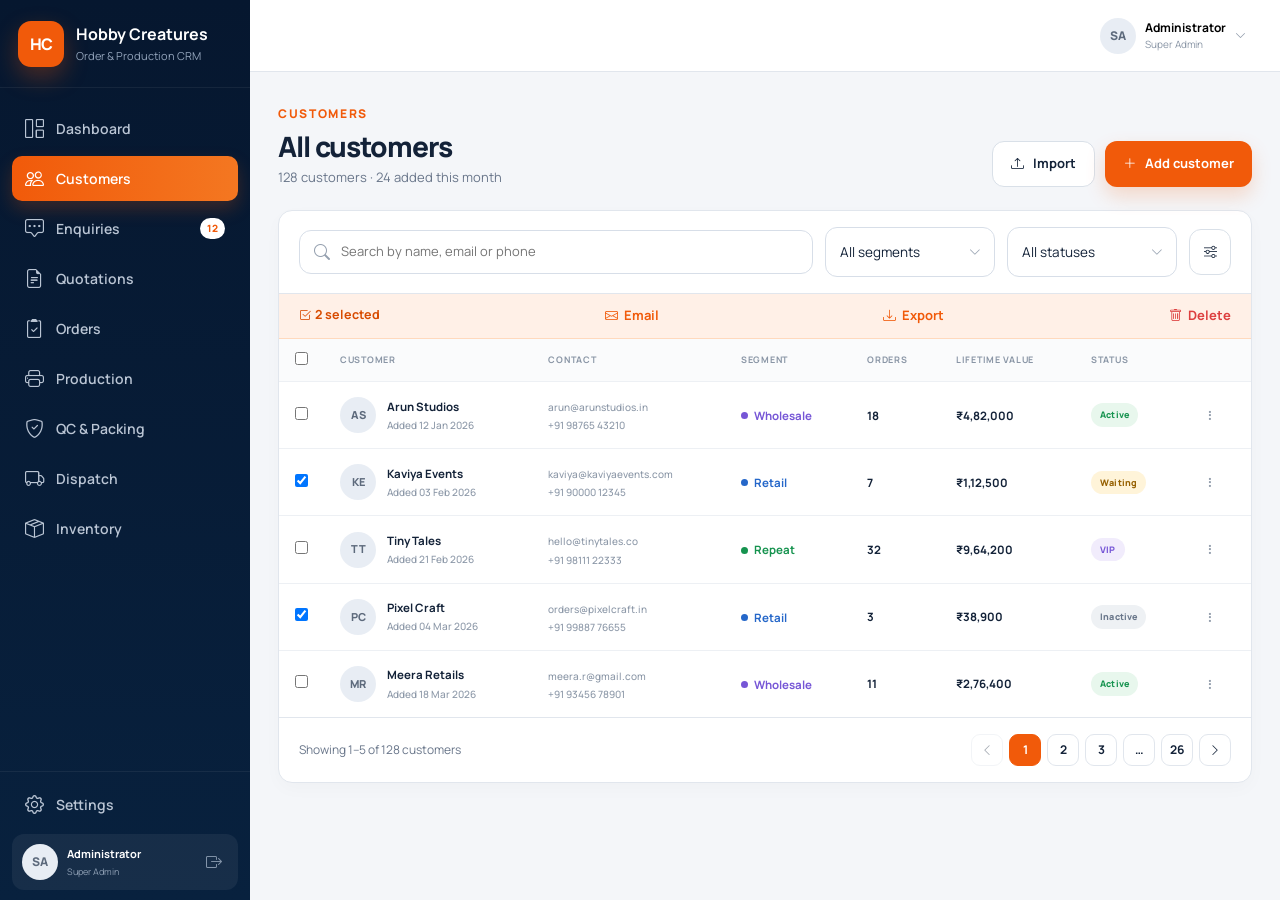
==== customer-list.html @ f737b773 "Add files via upload" ====
<!doctype html>
<html lang="en">
<head>
<meta charset="utf-8">
<meta name="viewport" content="width=device-width,initial-scale=1">
<title>Hobby Creatures CRM — Customers</title>
<link href="https://fonts.googleapis.com/css2?family=Manrope:wght@400;500;600;700;800&display=swap" rel="stylesheet">
<link href="https://cdn.jsdelivr.net/npm/bootstrap@5.3.3/dist/css/bootstrap.min.css" rel="stylesheet">
<link href="https://cdn.jsdelivr.net/npm/bootstrap-icons@1.11.3/font/bootstrap-icons.css" rel="stylesheet">
<style>
/* ============================================================
   HOBBY CREATURES CRM — BASE STYLES
   Section 1 = your existing tokens & app shell (unchanged)
   Section 2 = new reusable component classes (buttons, forms, badges)
   ============================================================ */

:root{
  --orange:#f15a0a;--orange-dark:#d84b00;--orange-soft:#fff0e7;
  --navy:#071b36;--navy-2:#0d294a;--ink:#132238;--slate:#69768a;
  --surface:#f4f6f9;--border:#e1e6ed;
  --green:#16934f;--green-soft:#e8f7ed;
  --amber:#d78b00;--amber-soft:#fff4d9;
  --red:#dd3f3f;--red-soft:#fdeaea;
  --blue:#2567c9;--blue-soft:#eaf1fc;
  --purple:#7656d6;--purple-soft:#f1ecfc;
  --grey-soft:#eef1f4;
  --radius:14px;
}
*{box-sizing:border-box}
html,body{margin:0;min-height:100%;font-family:Manrope,system-ui,sans-serif;color:var(--ink);background:var(--surface)}
button,input,select,textarea{font:inherit}
button,a{transition:.18s ease}
button:focus-visible,a:focus-visible,input:focus-visible,select:focus-visible,textarea:focus-visible{outline:3px solid rgba(241,90,10,.2);outline-offset:2px}

/* ---------- login shell (reused by reset-password) ---------- */
.login-view{min-height:100vh;display:grid;grid-template-columns:1.04fr .96fr}
.login-brand-panel{background:linear-gradient(150deg,#06172f 0%,#0a2241 72%,#102f55 100%);color:#fff;padding:46px clamp(35px,6vw,92px);display:flex;flex-direction:column;justify-content:space-between;position:relative;overflow:hidden}
.login-brand-panel:after{content:"";position:absolute;width:560px;height:560px;border-radius:50%;border:1px solid rgba(255,255,255,.05);right:-270px;bottom:-300px;box-shadow:0 0 0 80px rgba(255,255,255,.018),0 0 0 160px rgba(255,255,255,.012)}
.brand{display:flex;align-items:center;gap:12px}
.brand-mark{width:46px;height:46px;border-radius:13px;background:var(--orange);color:#fff;display:grid;place-items:center;font-weight:800;letter-spacing:-1px;box-shadow:0 10px 25px rgba(241,90,10,.3)}
.brand b,.brand small{display:block}
.brand b{font-size:16px}
.brand small{font-size:11px;color:#8796aa;margin-top:2px}
.brand-light small{color:#93a4bb}
.login-message{max-width:630px;position:relative;z-index:1}
.section-label{font-size:12px;font-weight:800;letter-spacing:.14em;color:var(--orange)}
.login-message h1{font-size:clamp(40px,4.6vw,60px);line-height:1.05;letter-spacing:-.045em;margin:20px 0 25px;font-weight:800}
.login-message h1 em{font-style:normal;color:var(--orange)}
.login-message p{font-size:16px;line-height:1.7;color:#b8c5d7;max-width:520px}
.flow{display:flex;align-items:center;gap:12px;margin-top:42px;font-size:12px;font-weight:700;color:#d7e0eb}
.flow i{width:38px;height:1px;background:var(--orange)}
.managed{font-size:12px;color:#8394a9;display:flex;gap:10px;align-items:center;position:relative;z-index:1}
.managed i{color:var(--orange)}
.login-form-panel{background:#fff;display:grid;place-items:center;padding:48px}
.login-card{width:min(420px,100%)}
.login-card h2{font-size:28px;letter-spacing:-.04em;margin:10px 0 7px;font-weight:800}
.login-card>p{color:var(--slate);margin:0 0 28px;line-height:1.6}
.mobile-brand{display:none}
.login-help{display:block;text-align:center;color:#909bab;margin-top:21px;font-size:12.5px}

/* ---------- app shell (sidebar / topbar / workspace) ---------- */
.app-view{min-height:100vh;display:flex}
.sidebar{width:250px;flex:0 0 250px;background:linear-gradient(180deg,#06172f,#08213e);color:#fff;height:100vh;position:sticky;top:0;display:flex;flex-direction:column;z-index:30}
.sidebar-brand{height:88px;padding:0 18px;display:flex;align-items:center;border-bottom:1px solid rgba(255,255,255,.06)}
.main-nav{padding:18px 12px;display:flex;flex-direction:column;gap:5px;overflow:auto}
.main-nav a,.sidebar-footer>a{color:#bac5d4;text-decoration:none;display:flex;align-items:center;gap:12px;min-height:45px;padding:0 13px;border-radius:10px;font-size:14px;font-weight:600}
.main-nav a i,.sidebar-footer>a i{font-size:19px}
.main-nav a:hover,.sidebar-footer>a:hover{color:white;background:rgba(255,255,255,.06)}
.main-nav a.active{background:linear-gradient(90deg,var(--orange),#f47721);color:#fff;box-shadow:0 8px 18px rgba(241,90,10,.22)}
.main-nav a b{margin-left:auto;background:#fff;color:var(--orange);border-radius:20px;font-size:10px;padding:3px 7px}
.sidebar-footer{margin-top:auto;border-top:1px solid rgba(255,255,255,.06);padding:10px 12px}
.user-card{margin-top:7px;background:rgba(255,255,255,.06);border-radius:12px;padding:10px;display:flex;align-items:center;gap:9px}
.avatar{width:36px;height:36px;border-radius:50%;display:grid;place-items:center;background:#e8edf4;color:#5d6a7c;font-size:12px;font-weight:800;flex:0 0 auto}
.user-card>span:nth-child(2){min-width:0;flex:1}
.user-card strong,.user-card small{display:block;white-space:nowrap;overflow:hidden;text-overflow:ellipsis}
.user-card strong{font-size:11px}
.user-card small{font-size:9px;color:#8fa0b5;margin-top:2px}
.user-card button,.nav-close{border:0;background:transparent;color:#8495aa;cursor:pointer}
.nav-close{display:none;margin-left:auto}
.sidebar-overlay{display:none}
.app-main{flex:1;min-width:0}
.topbar{height:72px;background:#fff;border-bottom:1px solid var(--border);display:flex;align-items:center;padding:0 28px;position:sticky;top:0;z-index:20}
.search-box{width:min(470px,50vw);min-height:42px;background:#f6f8fa;border:1px solid #edf0f4;border-radius:11px;display:flex;align-items:center;gap:10px;padding:0 12px;color:#8c98a8}
.search-box input{border:0;outline:0;background:transparent;flex:1;min-width:40px;font-size:13px}
.search-box kbd{background:#fff;border:1px solid #dce2e9;border-radius:5px;padding:2px 6px;font-size:10px}
.topbar-actions{margin-left:auto;display:flex;align-items:center;gap:12px}
.top-icon{width:41px;height:41px;border:0;border-radius:10px;background:#f5f7f9;color:#687588;cursor:pointer;display:inline-flex;align-items:center;justify-content:center}
.notification{position:relative}
.notification span{position:absolute;width:7px;height:7px;border-radius:50%;background:var(--orange);right:9px;top:8px;border:1px solid #fff}
.profile{border:0;background:transparent;display:flex;align-items:center;gap:9px;cursor:pointer}
.profile>span:nth-child(2){text-align:left}
.profile strong,.profile small{display:block}
.profile strong{font-size:12px}
.profile small{font-size:10px;color:#8995a5}
.profile>i{font-size:11px;color:#8b96a6}
.mobile-menu{display:none}
.workspace{padding:28px;max-width:1580px;margin:auto}
.page-heading{display:flex;align-items:flex-end;justify-content:space-between;margin-bottom:23px;gap:16px;flex-wrap:wrap}
.page-heading h1{font-size:28px;font-weight:800;letter-spacing:-.04em;margin:6px 0 4px}
.page-heading p{color:var(--slate);font-size:13px;margin:0}
.page-heading-actions{display:flex;gap:10px;align-items:center}

/* ---------- cards / tables (existing) ---------- */
.content-card{background:#fff;border:1px solid var(--border);border-radius:var(--radius);overflow:hidden;box-shadow:0 6px 18px rgba(15,35,60,.025)}
.card-heading{padding:17px 20px;border-bottom:1px solid var(--border);display:flex;align-items:center;justify-content:space-between;gap:12px;flex-wrap:wrap}
.card-heading h2{font-size:16px;font-weight:800;margin:0}
.card-heading p{font-size:11px;color:var(--slate);margin:4px 0 0}
.order-table,.customer-table{width:100%;border-collapse:collapse}
.order-table th,.customer-table th{padding:13px 16px;background:#fafbfc;color:#8995a5;font-size:9px;letter-spacing:.08em;white-space:nowrap;text-align:left;font-weight:700}
.order-table td,.customer-table td{padding:15px 16px;border-top:1px solid #edf0f4;font-size:11.5px;white-space:nowrap;vertical-align:middle}
.order-table td strong,.customer-table td strong,.order-table td small,.customer-table td small{display:block}
.order-table td small,.customer-table td small{color:#8b97a7;margin-top:3px;font-weight:500}
.stage-dot{display:inline-block;width:7px;height:7px;border-radius:50%;margin-right:7px}
.stage-dot.orange{background:var(--orange)}
.stage-dot.blue{background:var(--blue)}
.stage-dot.amber{background:var(--amber)}
.stage-dot.purple{background:var(--purple)}
.row-menu{border:0;background:transparent;color:#8e99a8;cursor:pointer}

/* ============================================================
   SECTION 2 — NEW REUSABLE COMPONENTS
   ============================================================ */

/* ---------- 2.1 BUTTONS ---------- */
.btn-primary-app,.btn-secondary-app,.btn-outline-app,.btn-danger-app,.btn-success-app,.btn-danger-outline-app{
  border:0;border-radius:12px;min-height:46px;padding:0 18px;font-weight:700;font-size:13px;
  display:inline-flex;align-items:center;justify-content:center;gap:9px;cursor:pointer;white-space:nowrap;
}
.btn-primary-app{background:var(--orange);color:#fff;box-shadow:0 9px 20px rgba(241,90,10,.2)}
.btn-primary-app:hover{background:var(--orange-dark);transform:translateY(-1px)}
.btn-secondary-app{background:#fff;color:var(--ink);border:1px solid #d9e0e8}
.btn-secondary-app:hover{border-color:#c3ccd6;background:#fafbfc}
.btn-outline-app{background:transparent;color:var(--orange);border:1.5px solid var(--orange)}
.btn-outline-app:hover{background:var(--orange-soft)}
.btn-danger-app{background:var(--red);color:#fff;box-shadow:0 9px 20px rgba(221,63,63,.2)}
.btn-danger-app:hover{background:#c22f2f}
.btn-danger-outline-app{background:transparent;color:var(--red);border:1.5px solid var(--red)}
.btn-danger-outline-app:hover{background:var(--red-soft)}
.btn-success-app{background:var(--green);color:#fff;box-shadow:0 9px 20px rgba(22,147,79,.2)}
.btn-success-app:hover{background:#127a41}
.btn-ghost-app{border:0;background:transparent;color:var(--orange);font-weight:700;font-size:13px;display:inline-flex;align-items:center;gap:6px;cursor:pointer;padding:0}
.btn-ghost-app:hover{color:var(--orange-dark)}
.btn-ghost-app.danger{color:var(--red)}
.btn-ghost-app.danger:hover{color:#c22f2f}

/* sizes */
.btn-lg{min-height:52px;padding:0 24px;font-size:14px;border-radius:12px}
.btn-sm{min-height:36px;padding:0 14px;font-size:12px;border-radius:10px}

/* icon-only */
.btn-icon-app{width:42px;height:42px;padding:0;border-radius:12px}
.btn-icon-app.btn-sm{width:34px;height:34px;border-radius:10px;font-size:13px}
.btn-icon-app.btn-lg{width:50px;height:50px;border-radius:13px}

/* full width */
.btn-block{width:100%}

/* disabled */
.btn-primary-app:disabled,.btn-secondary-app:disabled,.btn-outline-app:disabled,.btn-danger-app:disabled,
.btn-success-app:disabled,.btn-danger-outline-app:disabled,.btn-ghost-app:disabled{
  opacity:.5;cursor:not-allowed;box-shadow:none;transform:none;pointer-events:none;
}

/* loading */
.is-loading{color:transparent!important;position:relative;pointer-events:none}
.is-loading:after{
  content:"";position:absolute;width:16px;height:16px;border-radius:50%;
  border:2.2px solid rgba(255,255,255,.45);border-top-color:#fff;animation:btn-spin .6s linear infinite;
}
.btn-secondary-app.is-loading:after,.btn-outline-app.is-loading:after{border:2.2px solid rgba(241,90,10,.25);border-top-color:var(--orange)}
@keyframes btn-spin{to{transform:rotate(360deg)}}

/* ---------- 2.2 FORM CONTROLS ---------- */
.form-group{margin:0 0 18px}
.form-group>label{display:block;font-size:12.5px;font-weight:700;margin-bottom:8px}
.required{color:var(--red);margin-left:2px}

.input-shell{border:1px solid #d7dee8;border-radius:12px;display:flex;align-items:center;min-height:50px;padding:0 14px;gap:11px;color:#95a0af;background:#fff}
.input-shell:focus-within{border-color:var(--orange);box-shadow:0 0 0 3px rgba(241,90,10,.08)}
.input-shell input{border:0;outline:0;flex:1;min-width:0;color:var(--ink);background:transparent;font-size:13.5px}
.input-shell i{font-size:15px}
.input-shell button{border:0;background:transparent;color:#8b96a6;padding:6px;cursor:pointer;display:flex}

.input-shell.textarea-shell{align-items:flex-start;padding:12px 14px;min-height:auto}
.input-shell.textarea-shell textarea{border:0;outline:0;resize:vertical;width:100%;min-height:88px;color:var(--ink);background:transparent;font:inherit;font-size:13.5px;line-height:1.6}

.input-shell.has-error{border-color:var(--red)}
.input-shell.has-error:focus-within{box-shadow:0 0 0 3px rgba(221,63,63,.1)}
.input-shell.has-success{border-color:var(--green)}

.field-hint{font-size:11.5px;color:var(--slate);margin-top:6px}
.field-error-text{font-size:11.5px;color:var(--red);margin-top:6px;display:flex;align-items:center;gap:5px;font-weight:600}

.select-shell{position:relative}
.select-shell select{appearance:none;-webkit-appearance:none;width:100%;border:1px solid #d7dee8;border-radius:12px;
  min-height:50px;padding:0 38px 0 14px;font:inherit;font-size:13.5px;color:var(--ink);background:#fff;cursor:pointer}
.select-shell select:focus{outline:0;border-color:var(--orange);box-shadow:0 0 0 3px rgba(241,90,10,.08)}
.select-shell i{position:absolute;right:14px;top:50%;transform:translateY(-50%);color:#95a0af;pointer-events:none;font-size:12px}

.check-row{display:flex;align-items:center;gap:9px;font-size:13px;color:var(--ink);cursor:pointer}
.check-row input{accent-color:var(--orange);width:17px;height:17px}

.toggle{display:inline-flex;align-items:center;gap:10px;cursor:pointer}
.toggle input{display:none}
.toggle .track{width:40px;height:22px;border-radius:20px;background:#dfe3e8;position:relative;transition:.18s;flex:0 0 auto}
.toggle .track:before{content:"";position:absolute;width:16px;height:16px;border-radius:50%;background:#fff;top:3px;left:3px;transition:.18s;box-shadow:0 1px 3px rgba(0,0,0,.25)}
.toggle input:checked+.track{background:var(--orange)}
.toggle input:checked+.track:before{left:21px}
.toggle .toggle-label{font-size:13px;color:var(--ink);font-weight:600}

.pill-group{display:flex;gap:8px;flex-wrap:wrap}
.pill-option input{display:none}
.pill-option span{display:inline-flex;padding:9px 16px;border-radius:20px;border:1.5px solid #d9e0e8;font-size:12.5px;font-weight:700;color:var(--slate);cursor:pointer}
.pill-option input:checked+span{border-color:var(--orange);color:var(--orange-dark);background:var(--orange-soft)}

.chip-list{display:flex;flex-wrap:wrap;gap:8px}
.chip{display:inline-flex;align-items:center;gap:6px;background:var(--orange-soft);color:var(--orange-dark);font-size:11.5px;font-weight:700;padding:6px 6px 6px 11px;border-radius:20px}
.chip button{border:0;background:transparent;color:var(--orange-dark);display:flex;padding:2px;cursor:pointer}

.search-field{border:1px solid #d7dee8;border-radius:12px;min-height:44px;display:flex;align-items:center;gap:9px;padding:0 14px;background:#fff}
.search-field input{border:0;outline:0;flex:1;font:inherit;font-size:13px;background:transparent}
.search-field i{color:#95a0af}
.search-field .clear{border:0;background:transparent;color:#a8b2bf;cursor:pointer;display:none}
.search-field.has-value .clear{display:flex}

/* ---------- 2.3 STATUS BADGES ---------- */
.status{display:inline-block;padding:5px 9px;border-radius:20px;font-size:9px;font-weight:800;letter-spacing:.02em}
.status.red{color:var(--red);background:var(--red-soft)}
.status.amber{color:#966000;background:var(--amber-soft)}
.status.green{color:var(--green);background:var(--green-soft)}
.status.blue{color:var(--blue);background:var(--blue-soft)}
.status.purple{color:var(--purple);background:var(--purple-soft)}
.status.grey{color:var(--slate);background:var(--grey-soft)}

.status-outline{display:inline-flex;align-items:center;padding:5px 10px;border-radius:20px;font-size:9px;font-weight:800;border:1.4px solid currentColor;background:transparent}
.status-outline.red{color:var(--red)}
.status-outline.green{color:var(--green)}
.status-outline.amber{color:#966000}
.status-outline.blue{color:var(--blue)}
.status-outline.purple{color:var(--purple)}
.status-outline.grey{color:var(--slate)}

.badge-dot{display:inline-flex;align-items:center;gap:6px;font-size:11.5px;font-weight:700;color:var(--ink)}
.badge-dot:before{content:"";width:7px;height:7px;border-radius:50%;background:currentColor;flex:0 0 auto}
.badge-dot.red{color:var(--red)}
.badge-dot.green{color:var(--green)}
.badge-dot.amber{color:#c07a00}
.badge-dot.blue{color:var(--blue)}
.badge-dot.purple{color:var(--purple)}
.badge-dot.grey{color:var(--slate)}

/* ---------- 2.4 TABLE TOOLBAR / PAGINATION (customer list) ---------- */
.table-toolbar{display:flex;align-items:center;gap:12px;padding:16px 20px;border-bottom:1px solid var(--border);flex-wrap:wrap}
.table-toolbar .search-field{flex:1;min-width:200px}
.table-toolbar .select-shell{width:170px}
.checkbox-cell{width:34px}
.avatar-cell{display:flex;align-items:center;gap:11px}
.avatar-cell .avatar{width:36px;height:36px;font-size:11px}
.bulk-bar{display:none;align-items:center;gap:14px;padding:12px 20px;background:var(--orange-soft);border-bottom:1px solid #ffd9bd;font-size:12.5px;font-weight:700;color:var(--orange-dark)}
.bulk-bar.show{display:flex}
.bulk-bar .btn-ghost-app{margin-left:auto}
.pagination-bar{display:flex;align-items:center;justify-content:space-between;padding:16px 20px;border-top:1px solid var(--border);font-size:12px;color:var(--slate);flex-wrap:wrap;gap:10px}
.page-btns{display:flex;gap:6px}
.page-btns button{width:32px;height:32px;border-radius:9px;border:1px solid var(--border);background:#fff;font-size:12px;font-weight:700;color:var(--ink);cursor:pointer}
.page-btns button.active{background:var(--orange);border-color:var(--orange);color:#fff}
.page-btns button:disabled{opacity:.4;cursor:not-allowed}

/* ---------- 2.5 FORM PAGE (customer form) ---------- */
.form-section{padding:26px 28px;border-bottom:1px solid var(--border)}
.form-section:last-of-type{border-bottom:0}
.form-section h3{font-size:14.5px;font-weight:800;margin:0 0 3px}
.form-section p.hint{font-size:11.5px;color:var(--slate);margin:0 0 20px}
.form-grid-2{display:grid;grid-template-columns:1fr 1fr;gap:0 18px}
.form-grid-2 .full{grid-column:1/-1}
.avatar-upload{width:84px;height:84px;border-radius:50%;background:var(--orange-soft);color:var(--orange);display:grid;place-items:center;font-size:22px;font-weight:800;position:relative;flex:0 0 auto}
.avatar-upload .cam{position:absolute;bottom:-2px;right:-2px;width:28px;height:28px;border-radius:50%;background:var(--orange);color:#fff;display:grid;place-items:center;font-size:12px;border:3px solid #fff;cursor:pointer}
.form-sticky-footer{position:sticky;bottom:0;background:#fff;border-top:1px solid var(--border);padding:16px 28px;display:flex;justify-content:flex-end;gap:10px;border-radius:0 0 var(--radius) var(--radius)}

/* ---------- responsive ---------- */
@media(max-width:1120px){
  .form-grid-2{grid-template-columns:1fr}
}
@media(max-width:820px){
  .login-view{grid-template-columns:1fr}
  .login-brand-panel{display:none}
  .login-form-panel{min-height:100vh;padding:28px 20px}
  .mobile-brand{display:block;margin-bottom:40px}
  .sidebar{position:fixed;left:-270px;transition:left .2s}
  .sidebar.open{left:0}
  .nav-close,.mobile-menu{display:flex}
  .sidebar-overlay{position:fixed;inset:0;border:0;background:rgba(4,18,36,.5);z-index:25}
  .sidebar-overlay.show{display:block}
  .topbar{padding:0 14px; gap: 6px;}
  .profile>span:nth-child(2),.profile>i{display:none}
  .search-box{width:auto;flex:1}
  .search-box kbd{display:none}
  .workspace{padding:20px 14px}
  .page-heading{align-items:flex-start}
  .page-heading h1{font-size:24px}
  .table-toolbar .select-shell{width:auto;flex:1}
}

</style>
</head>
<body>

<section class="app-view">
  <aside id="sidebar" class="sidebar">
    <div class="sidebar-brand"><div class="brand brand-light"><span class="brand-mark">HC</span><span><b>Hobby Creatures</b><small>Order &amp; Production CRM</small></span></div><button id="closeSidebar" class="nav-close"><i class="bi bi-x-lg"></i></button></div>
    <nav class="main-nav">
      <a href="dashboard.html"><i class="bi bi-grid-1x2"></i><span>Dashboard</span></a>
       <a href="customer-list.html" class="active"><i class="bi bi-people"></i><span>Customers</span></a>
      <a href="enquiries.html"><i class="bi bi-chat-square-dots"></i><span>Enquiries</span><b>12</b></a>
     
      <a href="#"><i class="bi bi-file-earmark-text"></i><span>Quotations</span></a>
      <a href="#"><i class="bi bi-clipboard2-check"></i><span>Orders</span></a>
      <a href="#"><i class="bi bi-printer"></i><span>Production</span></a>
      <a href="#"><i class="bi bi-shield-check"></i><span>QC &amp; Packing</span></a>
      <a href="#"><i class="bi bi-truck"></i><span>Dispatch</span></a>
      <a href="#"><i class="bi bi-box-seam"></i><span>Inventory</span></a>
    </nav>
    <div class="sidebar-footer"><a href="#"><i class="bi bi-gear"></i><span>Settings</span></a><div class="user-card"><span class="avatar">SA</span><span><strong>Administrator</strong><small>Super Admin</small></span><button title="Sign out"><i class="bi bi-box-arrow-right"></i></button></div></div>
  </aside>
  <button id="overlay" class="sidebar-overlay" aria-label="Close sidebar"></button>

  <main class="app-main">
    <header class="topbar">
      <button id="openSidebar" class="top-icon mobile-menu"><i class="bi bi-list"></i></button>
      <div class="topbar-actions">
        <button class="profile"><span class="avatar">SA</span><span><strong>Administrator</strong><small>Super Admin</small></span><i class="bi bi-chevron-down"></i></button>
      </div>
    </header>

    <div class="workspace">
      <div class="page-heading">
        <div><span class="section-label">CUSTOMERS</span><h1>All customers</h1><p>128 customers · 24 added this month</p></div>
        <div class="page-heading-actions">
          <button class="btn-secondary-app"><i class="bi bi-upload"></i> Import</button>
          <button class="btn-primary-app" onclick="location.href='customer-form.html'"><i class="bi bi-plus-lg"></i> Add customer</button>
        </div>
      </div>

      <section class="content-card">
        <div class="table-toolbar">
          <div class="search-field has-value" style="flex:1">
            <i class="bi bi-search"></i><input value="" placeholder="Search by name, email or phone">
          </div>
          <div class="select-shell"><select><option>All segments</option><option>Retail</option><option>Wholesale</option><option>Repeat customer</option></select><i class="bi bi-chevron-down"></i></div>
          <div class="select-shell"><select><option>All statuses</option><option>Active</option><option>Inactive</option><option>VIP</option></select><i class="bi bi-chevron-down"></i></div>
          <button class="btn-secondary-app btn-icon-app" title="Filter"><i class="bi bi-sliders"></i></button>
        </div>

        <div id="bulkBar" class="bulk-bar">
          <span><i class="bi bi-check2-square"></i> <span id="bulkCount">2</span> selected</span>
          <button class="btn-ghost-app"><i class="bi bi-envelope"></i> Email</button>
          <button class="btn-ghost-app"><i class="bi bi-download"></i> Export</button>
          <button class="btn-ghost-app danger"><i class="bi bi-trash"></i> Delete</button>
        </div>

        <div class="table-responsive">
        <table class="customer-table">
          <thead><tr>
            <th class="checkbox-cell"><input type="checkbox" class="check-row-input" onchange="toggleAll(this)"></th>
            <th>CUSTOMER</th><th>CONTACT</th><th>SEGMENT</th><th>ORDERS</th><th>LIFETIME VALUE</th><th>STATUS</th><th></th>
          </tr></thead>
          <tbody>
            <tr>
              <td><input type="checkbox" class="row-check" onchange="updateBulk()"></td>
              <td><div class="avatar-cell"><span class="avatar">AS</span><div><strong>Arun Studios</strong><small>Added 12 Jan 2026</small></div></div></td>
              <td><small>arun@arunstudios.in</small><small>+91 98765 43210</small></td>
              <td><span class="badge-dot purple">Wholesale</span></td>
              <td><strong>18</strong></td>
              <td><strong>₹4,82,000</strong></td>
              <td><span class="status green">Active</span></td>
              <td><button class="row-menu"><i class="bi bi-three-dots-vertical"></i></button></td>
            </tr>
            <tr>
              <td><input type="checkbox" class="row-check" onchange="updateBulk()" checked></td>
              <td><div class="avatar-cell"><span class="avatar">KE</span><div><strong>Kaviya Events</strong><small>Added 03 Feb 2026</small></div></div></td>
              <td><small>kaviya@kaviyaevents.com</small><small>+91 90000 12345</small></td>
              <td><span class="badge-dot blue">Retail</span></td>
              <td><strong>7</strong></td>
              <td><strong>₹1,12,500</strong></td>
              <td><span class="status amber">Waiting</span></td>
              <td><button class="row-menu"><i class="bi bi-three-dots-vertical"></i></button></td>
            </tr>
            <tr>
              <td><input type="checkbox" class="row-check" onchange="updateBulk()"></td>
              <td><div class="avatar-cell"><span class="avatar">TT</span><div><strong>Tiny Tales</strong><small>Added 21 Feb 2026</small></div></div></td>
              <td><small>hello@tinytales.co</small><small>+91 98111 22333</small></td>
              <td><span class="badge-dot green">Repeat</span></td>
              <td><strong>32</strong></td>
              <td><strong>₹9,64,200</strong></td>
              <td><span class="status purple">VIP</span></td>
              <td><button class="row-menu"><i class="bi bi-three-dots-vertical"></i></button></td>
            </tr>
            <tr>
              <td><input type="checkbox" class="row-check" onchange="updateBulk()" checked></td>
              <td><div class="avatar-cell"><span class="avatar">PC</span><div><strong>Pixel Craft</strong><small>Added 04 Mar 2026</small></div></div></td>
              <td><small>orders@pixelcraft.in</small><small>+91 99887 76655</small></td>
              <td><span class="badge-dot blue">Retail</span></td>
              <td><strong>3</strong></td>
              <td><strong>₹38,900</strong></td>
              <td><span class="status grey">Inactive</span></td>
              <td><button class="row-menu"><i class="bi bi-three-dots-vertical"></i></button></td>
            </tr>
            <tr>
              <td><input type="checkbox" class="row-check" onchange="updateBulk()"></td>
              <td><div class="avatar-cell"><span class="avatar">MR</span><div><strong>Meera Retails</strong><small>Added 18 Mar 2026</small></div></div></td>
              <td><small>meera.r@gmail.com</small><small>+91 93456 78901</small></td>
              <td><span class="badge-dot purple">Wholesale</span></td>
              <td><strong>11</strong></td>
              <td><strong>₹2,76,400</strong></td>
              <td><span class="status green">Active</span></td>
              <td><button class="row-menu"><i class="bi bi-three-dots-vertical"></i></button></td>
            </tr>
          </tbody>
        </table>
        </div>

        <div class="pagination-bar">
          <span>Showing 1–5 of 128 customers</span>
          <div class="page-btns">
            <button disabled><i class="bi bi-chevron-left"></i></button>
            <button class="active">1</button>
            <button>2</button>
            <button>3</button>
            <button>…</button>
            <button>26</button>
            <button><i class="bi bi-chevron-right"></i></button>
          </div>
        </div>
      </section>
    </div>
  </main>
</section>

<script>
function toggleAll(box){
  document.querySelectorAll('.row-check').forEach(c=>c.checked = box.checked);
  updateBulk();
}
function updateBulk(){
  const checked = document.querySelectorAll('.row-check:checked').length;
  const bar = document.getElementById('bulkBar');
  document.getElementById('bulkCount').textContent = checked;
  bar.classList.toggle('show', checked > 0);
}
document.addEventListener('DOMContentLoaded', updateBulk);
document.getElementById('openSidebar')?.addEventListener('click',()=>{document.getElementById('sidebar').classList.add('open');document.getElementById('overlay').classList.add('show');});
document.getElementById('closeSidebar')?.addEventListener('click',()=>{document.getElementById('sidebar').classList.remove('open');document.getElementById('overlay').classList.remove('show');});
document.getElementById('overlay')?.addEventListener('click',()=>{document.getElementById('sidebar').classList.remove('open');document.getElementById('overlay').classList.remove('show');});
</script>
</body>
</html>
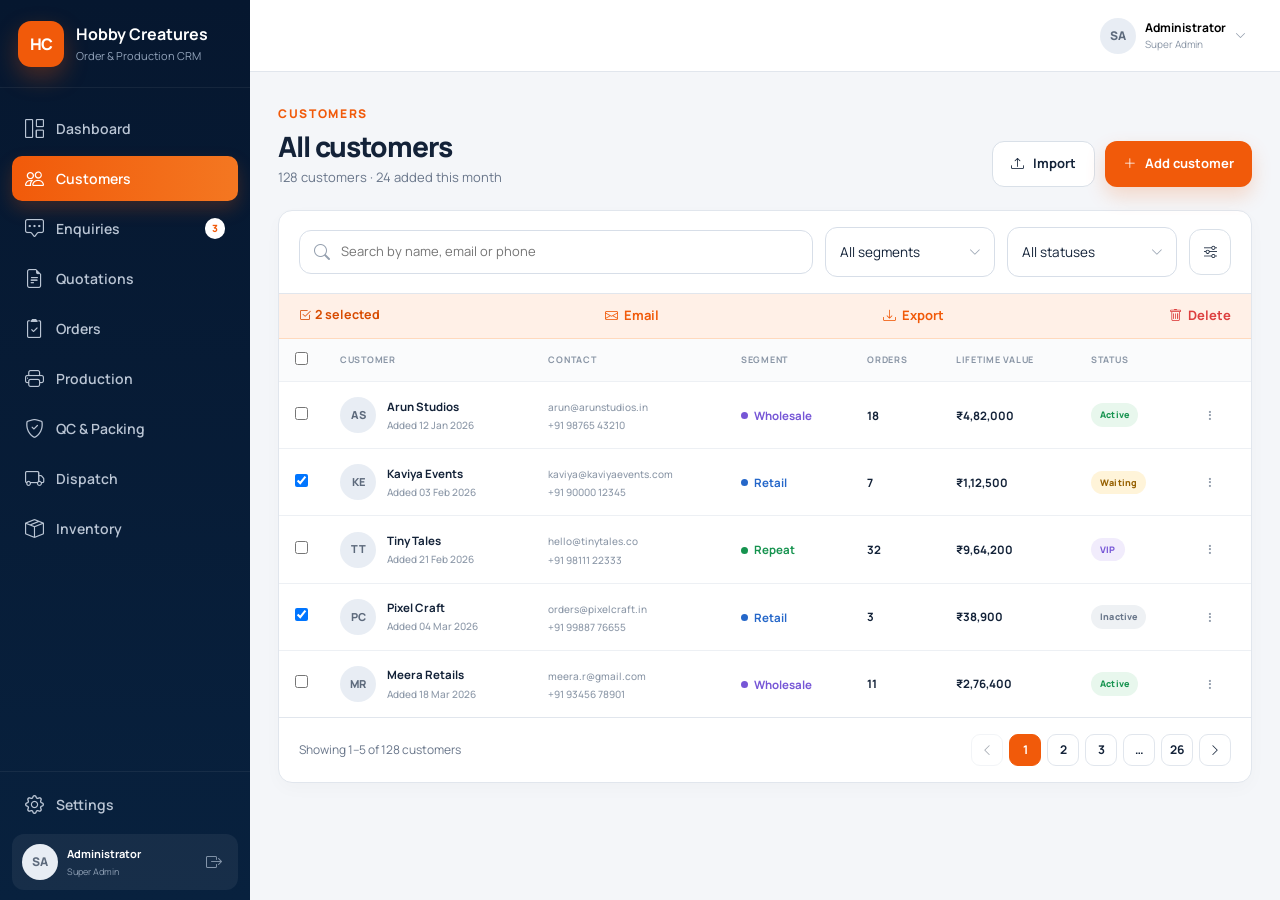
==== commit acd6ae82: "Add files via upload" ====
--- a/customer-list.html
+++ b/customer-list.html
@@ -310,7 +310,7 @@
     <nav class="main-nav">
       <a href="dashboard.html"><i class="bi bi-grid-1x2"></i><span>Dashboard</span></a>
        <a href="customer-list.html" class="active"><i class="bi bi-people"></i><span>Customers</span></a>
-      <a href="enquiries.html"><i class="bi bi-chat-square-dots"></i><span>Enquiries</span><b>12</b></a>
+      <a href="enquiries.html"><i class="bi bi-chat-square-dots"></i><span>Enquiries</span><b>3</b></a>
      
       <a href="#"><i class="bi bi-file-earmark-text"></i><span>Quotations</span></a>
       <a href="#"><i class="bi bi-clipboard2-check"></i><span>Orders</span></a>
